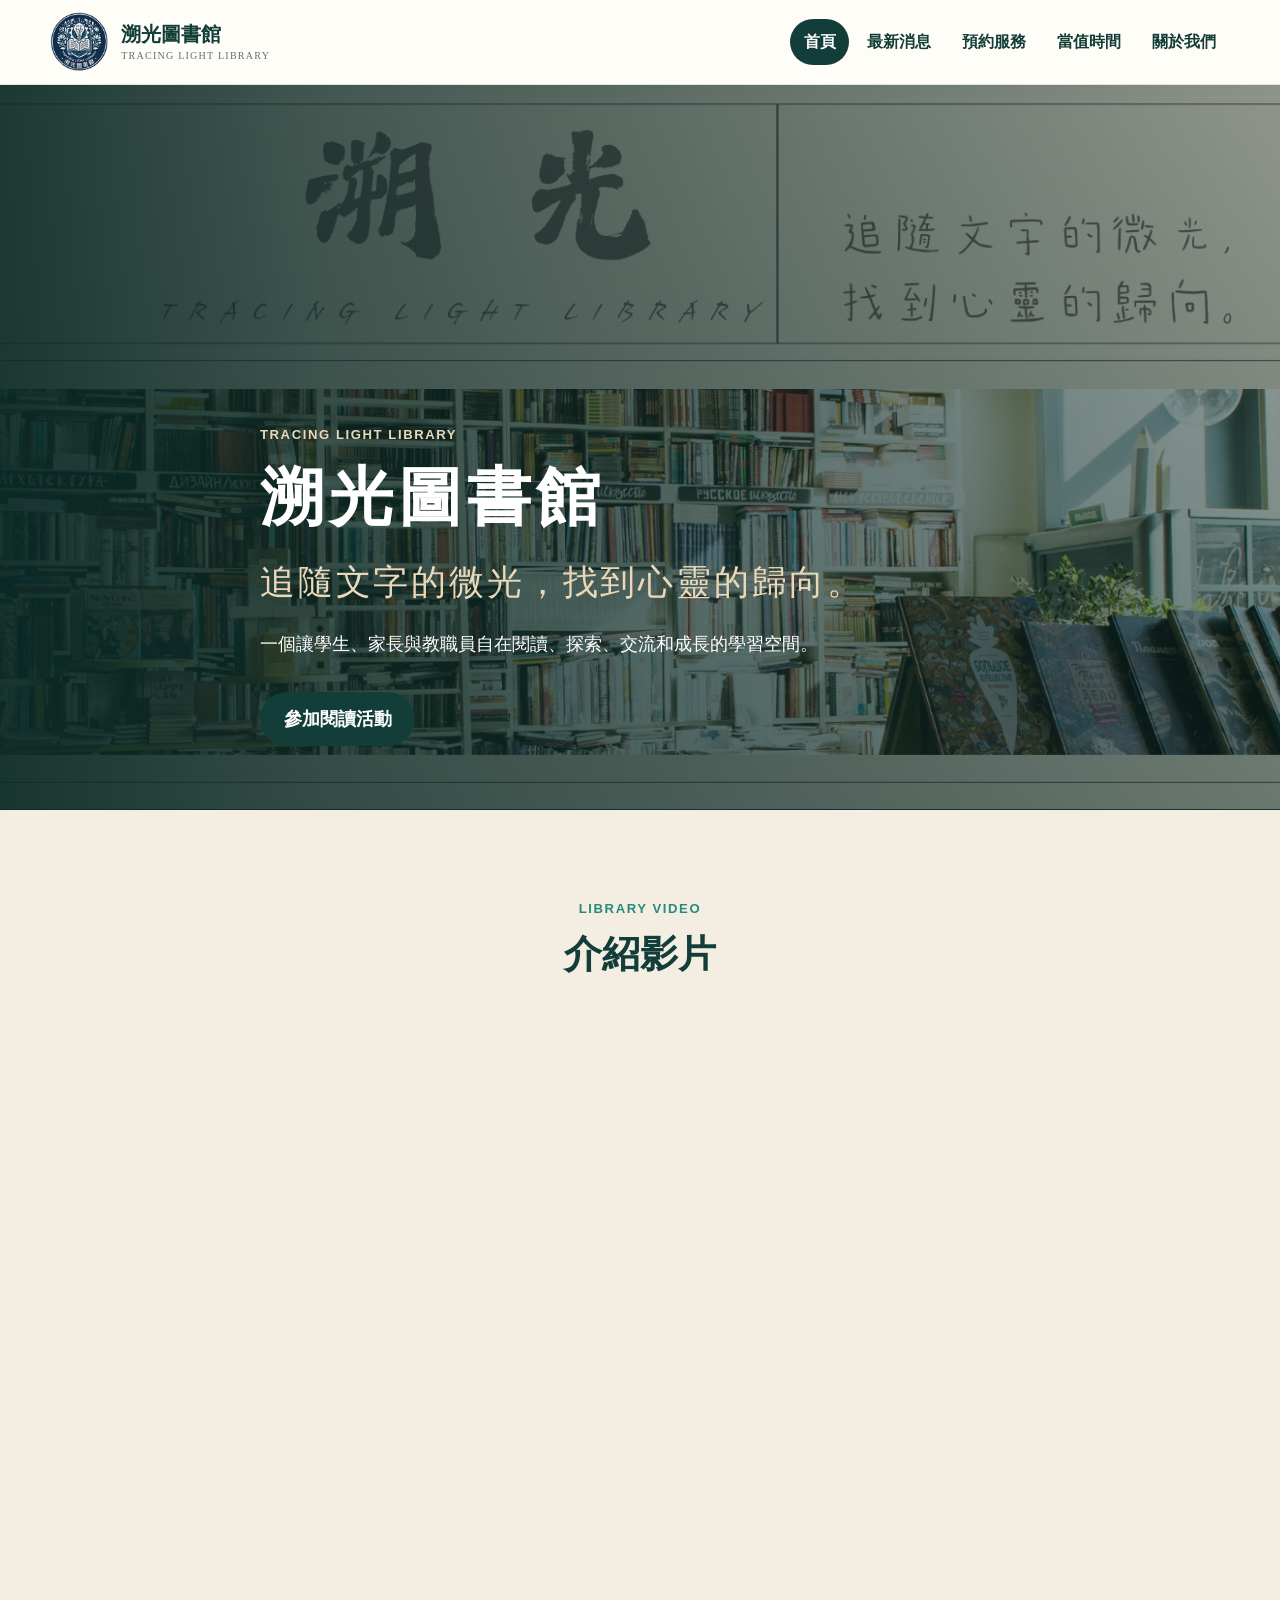
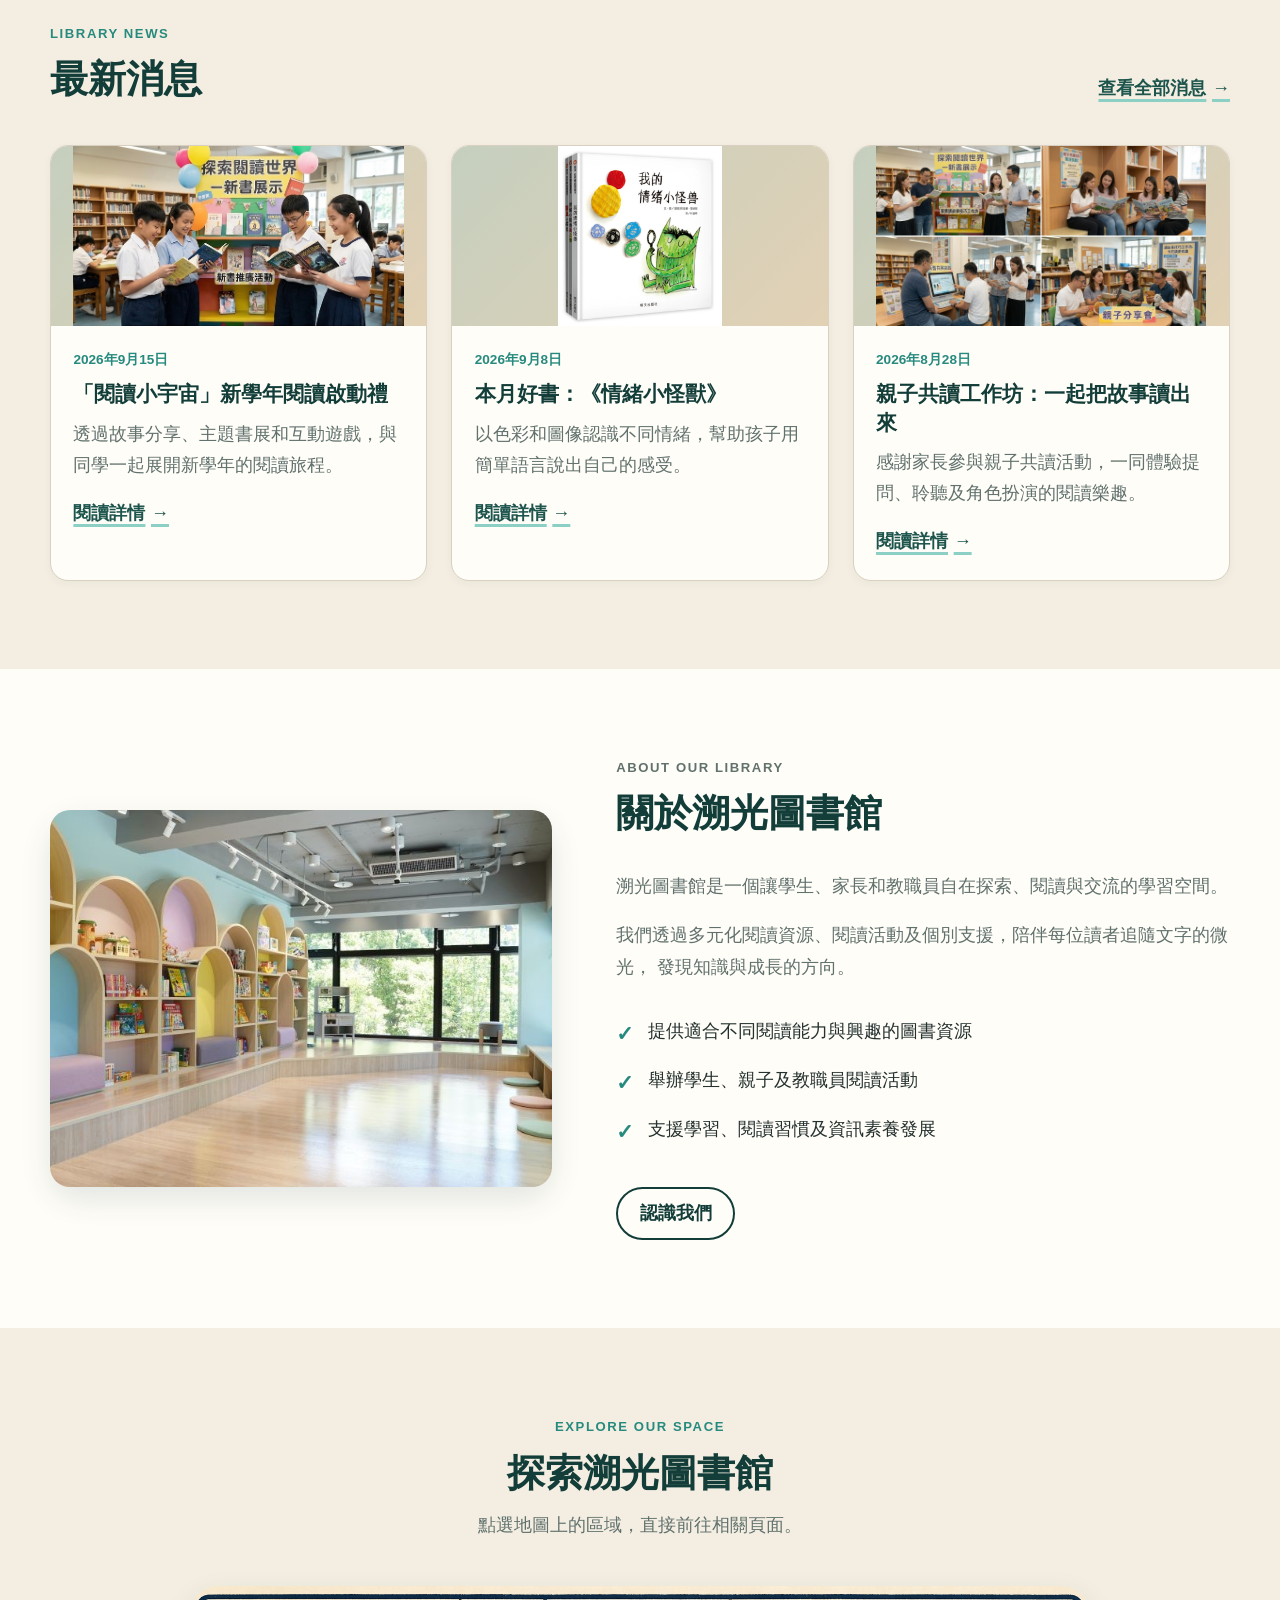
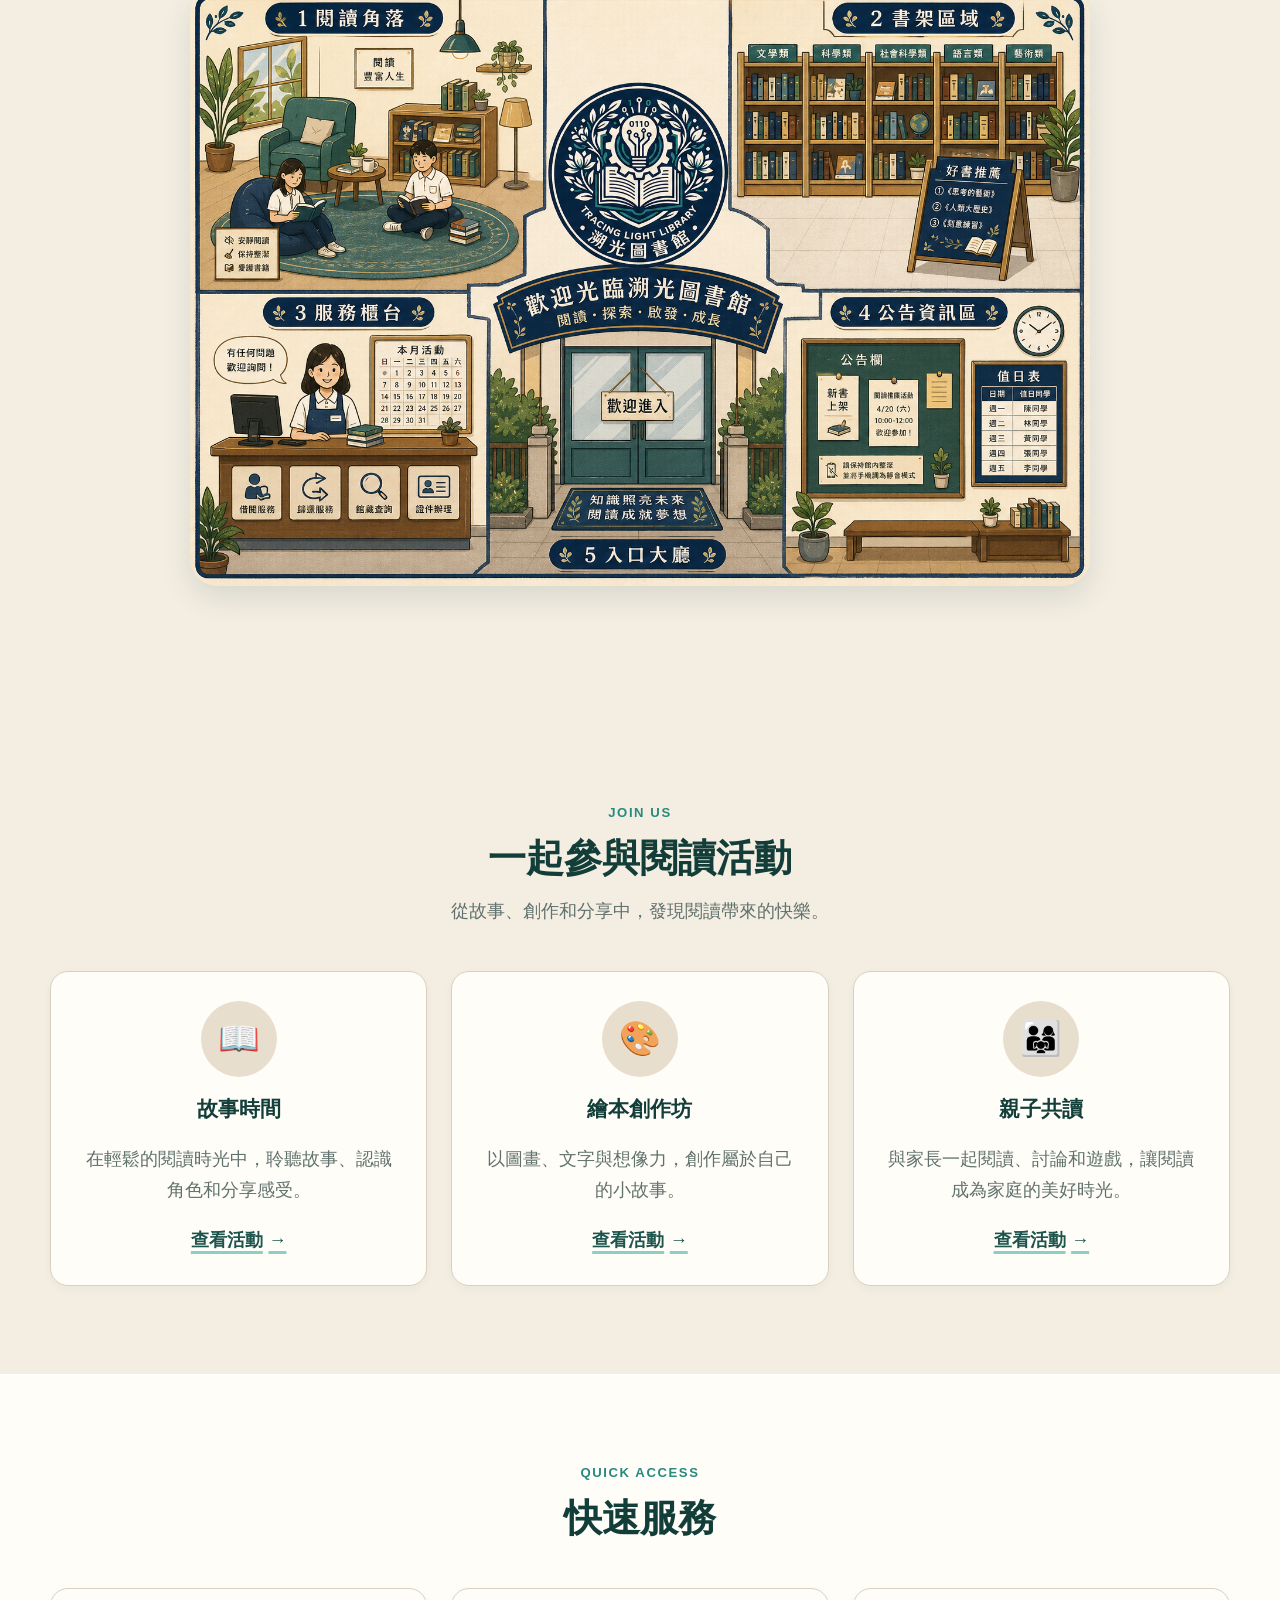
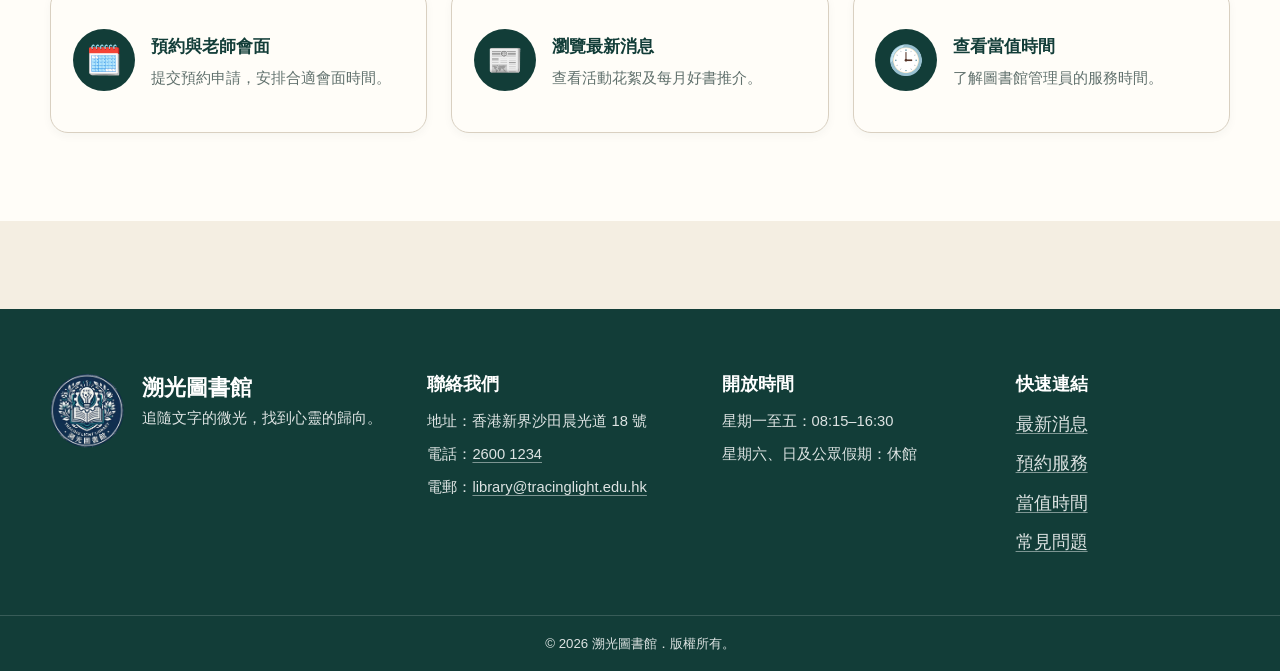
==== index.html @ bf9f5de0 "init" ====
<!DOCTYPE html>
<html lang="zh-Hant">
<head>
  <meta charset="UTF-8">
  <meta name="viewport" content="width=device-width, initial-scale=1.0">
  <meta
    name="description"
    content="溯光圖書館為學生、家長及教職員提供閱讀推廣、學習資源、預約服務及圖書館資訊。"
  >
  <title>溯光圖書館｜首頁</title>

  <link rel="stylesheet" href="css/style.css">
  <script src="js/main.js" defer></script>
</head>

<body>
  <a class="skip-link" href="#main-content">跳至主要內容</a>

  <div id="header-placeholder"></div>

  <main id="main-content">
    <section class="hero" aria-labelledby="hero-title">
      <div class="hero-image">
        <img
          src="images/banner.png"
          alt="陽光照進圖書館，書架上擺放各類圖書"
        >
      </div>

      <div class="container hero-content" style="margin-top: 275px;">
        <p class="eyebrow">Tracing Light Library</p>
        <h1 id="hero-title">溯光圖書館</h1>
        <p class="hero-slogan">追隨文字的微光，找到心靈的歸向。</p>
        <p class="hero-description">
          一個讓學生、家長與教職員自在閱讀、探索、交流和成長的學習空間。
        </p>

        <a class="button button-primary" href="#reading-activities">參加閱讀活動</a>
      </div>
    </section>
    <!-- a section for emb youtube video -->
    <section class="section video-section" aria-labelledby="video-section-title">
      <div class="container">
        <div class="section-heading centered-heading">
          <p class="eyebrow">Library Video</p>
          <h2 id="video-section-title">介紹影片</h2>
        </div>

        <div class="video-wrapper">
          <!-- auto play -->
          <iframe
            width="100%"
            height="500px"
            src="https://www.youtube.com/embed/A6urnRc3DFU?autoplay=1&mute=1"
            title="介紹影片"
            frameborder="0"
            allowfullscreen
          ></iframe>
        </div>
      </div>
    <section class="section news-preview" aria-labelledby="news-preview-title">
      <div class="container">
        <div class="section-heading">
          <div>
            <p class="eyebrow">Library News</p>
            <h2 id="news-preview-title">最新消息</h2>
          </div>

          <a class="text-link" href="news.html">查看全部消息</a>
        </div>

        <div class="card-grid three-columns">
          <article class="news-card">
            <div class="card-image-placeholder" aria-hidden="true">
              <img src="images/閱讀小宇宙-front.jpg" alt="故事時間活動現場" style="height: 180px;" />
            </div>
            <div class="card-content">
              <time datetime="2026-09-15">2026年9月15日</time>
              <h3>「閱讀小宇宙」新學年閱讀啟動禮</h3>
              <p>透過故事分享、主題書展和互動遊戲，與同學一起展開新學年的閱讀旅程。</p>
              <a class="text-link" href="news.html">閱讀詳情</a>
            </div>
          </article>

          <article class="news-card">
            <div class="card-image-placeholder" aria-hidden="true">
              <span>
                <img src="images/情緒小怪獸.png" alt="故事時間活動現場" style="height: 180px;" />
              </span>
            </div>
            <div class="card-content">
              <time datetime="2026-09-08">2026年9月8日</time>
              <h3>本月好書：《情緒小怪獸》</h3>
              <p>以色彩和圖像認識不同情緒，幫助孩子用簡單語言說出自己的感受。</p>
              <a class="text-link" href="news.html">閱讀詳情</a>
            </div>
          </article>

          <article class="news-card">
            <div class="card-image-placeholder" aria-hidden="true">
              <span>
                <img src="images/親子共讀工作坊-1.png" alt="故事時間活動現場" style="height: 180px;" />
              </span>
            </div>
            <div class="card-content">
              <time datetime="2026-08-28">2026年8月28日</time>
              <h3>親子共讀工作坊：一起把故事讀出來</h3>
              <p>感謝家長參與親子共讀活動，一同體驗提問、聆聽及角色扮演的閱讀樂趣。</p>
              <a class="text-link" href="news.html">閱讀詳情</a>
            </div>
          </article>
        </div>
      </div>
    </section>

    <section class="section library-intro" aria-labelledby="library-intro-title">
      <div class="container two-column-layout">
        <div class="intro-visual" aria-hidden="true">
          <!-- if the image is not quite the right size, the image will height: 100% and only show the center portion -->
          <img src="images/library-intro.jpeg" alt="溯光圖書館內部空間，學生在書架間閱讀" style="height: 100%; border-radius: 20px" />
        </div>

        <div class="intro-content">
          <p class="eyebrow">About Our Library</p>
          <h2 id="library-intro-title">關於溯光圖書館</h2>
          <p>
            溯光圖書館是一個讓學生、家長和教職員自在探索、閱讀與交流的學習空間。
          </p>
          <p>
            我們透過多元化閱讀資源、閱讀活動及個別支援，陪伴每位讀者追隨文字的微光，
            發現知識與成長的方向。
          </p>

          <ul class="feature-list">
            <li>提供適合不同閱讀能力與興趣的圖書資源</li>
            <li>舉辦學生、親子及教職員閱讀活動</li>
            <li>支援學習、閱讀習慣及資訊素養發展</li>
          </ul>

          <a class="button button-secondary" href="about-us.html">認識我們</a>
        </div>
      </div>
    </section>

    <section class="section library-map" aria-labelledby="library-map-title">
      <div class="container">
        <div class="section-heading centered-heading">
          <p class="eyebrow">Explore Our Space</p>
          <h2 id="library-map-title">探索溯光圖書館</h2>
          <p>點選地圖上的區域，直接前往相關頁面。</p>
        </div>

        <div class="map-visual">
          <img
            src="images/library-floorplan.png"
            alt="溯光圖書館空間導覽圖，包含閱讀角、書架區、服務櫃檯、資訊牌及入口"
            usemap="#library-floorplan-map"
          >

          <map name="library-floorplan-map">
            <area
              shape="rect"
              coords="0,0,350,310"
              href="index.html"
              alt="閱讀角：前往首頁了解閱讀活動"
              title="閱讀角：前往首頁了解閱讀活動"
            >
            <area
              shape="rect"
              coords="530,0,1160,310"
              href="news.html"
              alt="書架區：前往最新消息查看好書推介"
              title="書架區：前往最新消息查看好書推介"
            >
            <area
              shape="rect"
              coords="0,310,300,760"
              href="reserve.html"
              alt="服務櫃檯：前往預約服務頁面"
              title="服務櫃檯：前往預約服務頁面"
            >
            <area
              shape="rect"
              coords="590,310,1160,760"
              href="schedule.html"
              alt="資訊牌：前往當值時間頁面"
              title="資訊牌：前往當值時間頁面"
            >
            <area
              shape="rect"
              coords="0,0,1200,1200"
              href="about-us.html"
              alt="入口與歡迎牌：前往關於我們頁面"
              title="入口與歡迎牌：前往關於我們頁面"
            >
          </map>
        </div>
      </div>
    </section>

    <section id="reading-activities" class="section reading-activities" aria-labelledby="activities-title">
      <div class="container">
        <div class="section-heading centered-heading">
          <p class="eyebrow">Join Us</p>
          <h2 id="activities-title">一起參與閱讀活動</h2>
          <p>從故事、創作和分享中，發現閱讀帶來的快樂。</p>
        </div>

        <div class="card-grid three-columns">
          <article class="activity-card">
            <div class="activity-icon" aria-hidden="true">📖</div>
            <h3>故事時間</h3>
            <p>在輕鬆的閱讀時光中，聆聽故事、認識角色和分享感受。</p>
            <a class="text-link" href="news.html">查看活動</a>
          </article>

          <article class="activity-card">
            <div class="activity-icon" aria-hidden="true">🎨</div>
            <h3>繪本創作坊</h3>
            <p>以圖畫、文字與想像力，創作屬於自己的小故事。</p>
            <a class="text-link" href="news.html">查看活動</a>
          </article>

          <article class="activity-card">
            <div class="activity-icon" aria-hidden="true">👨‍👩‍👧</div>
            <h3>親子共讀</h3>
            <p>與家長一起閱讀、討論和遊戲，讓閱讀成為家庭的美好時光。</p>
            <a class="text-link" href="news.html">查看活動</a>
          </article>
        </div>
      </div>
    </section>

    <section class="section quick-actions" aria-labelledby="quick-actions-title">
      <div class="container">
        <div class="section-heading centered-heading">
          <p class="eyebrow">Quick Access</p>
          <h2 id="quick-actions-title">快速服務</h2>
        </div>

        <div class="card-grid three-columns">
          <a class="action-card" href="reserve.html">
            <span class="action-icon" aria-hidden="true">🗓️</span>
            <span class="action-content">
              <strong>預約與老師會面</strong>
              <small>提交預約申請，安排合適會面時間。</small>
            </span>
          </a>

          <a class="action-card" href="news.html">
            <span class="action-icon" aria-hidden="true">📰</span>
            <span class="action-content">
              <strong>瀏覽最新消息</strong>
              <small>查看活動花絮及每月好書推介。</small>
            </span>
          </a>

          <a class="action-card" href="schedule.html">
            <span class="action-icon" aria-hidden="true">🕒</span>
            <span class="action-content">
              <strong>查看當值時間</strong>
              <small>了解圖書館管理員的服務時間。</small>
            </span>
          </a>
        </div>
      </div>
    </section>
  </main>

  <div id="footer-placeholder"></div>
</body>
</html>
---- css/style.css ----
/* =========================
   溯光圖書館｜全域設定
   ========================= */

:root {
  --color-forest-900: #123d38;
  --color-forest-800: #1d554d;
  --color-forest-700: #2c6a60;
  --color-teal-600: #278a7e;
  --color-teal-300: #8ccfc5;
  --color-cream-50: #fbf8f1;
  --color-cream-100: #f4eee2;
  --color-cream-200: #e8decd;
  --color-paper: #fffdf8;
  --color-navy: #102e4d;
  --color-ink: #24312f;
  --color-muted: #61716d;
  --color-white: #ffffff;
  --color-gold: #c99d54;
  --color-gold-light: #ead8b8;
  --color-success-bg: #e3f3ea;
  --color-success-text: #185a38;
  --color-border: #d9d0c1;
  --color-shadow: rgba(18, 61, 56, 0.12);

  --font-family:
    "Noto Sans TC", "PingFang TC", "Microsoft JhengHei",
    "Heiti TC", sans-serif;

  --radius-small: 10px;
  --radius-medium: 18px;
  --radius-large: 28px;

  --shadow-small: 0 4px 14px var(--color-shadow);
  --shadow-medium: 0 12px 30px var(--color-shadow);

  --transition: 180ms ease;
  --container-width: 1180px;
}

/* =========================
   基本重設
   ========================= */

* {
  box-sizing: border-box;
}

html {
  scroll-behavior: smooth;
}

body {
  min-width: 320px;
  margin: 0;
  overflow-x: hidden;
  background-color: var(--color-cream-50);
  color: var(--color-ink);
  font-family: var(--font-family);
  font-size: 18px;
  line-height: 1.75;
}

img {
  display: block;
  max-width: 100%;
}

a {
  color: inherit;
  text-decoration: none;
}

button,
input,
select,
textarea {
  font: inherit;
}

button {
  cursor: pointer;
}

ul {
  padding-left: 1.35rem;
}

h1,
h2,
h3,
p {
  margin-top: 0;
}

h1,
h2,
h3 {
  color: var(--color-forest-900);
  font-weight: 700;
  line-height: 1.35;
}

h1 {
  font-size: clamp(2.3rem, 5vw, 4.4rem);
}

h2 {
  font-size: clamp(1.7rem, 3vw, 2.5rem);
}

h3 {
  font-size: 1.3rem;
}

::selection {
  background: var(--color-teal-300);
  color: var(--color-forest-900);
}

/* =========================
   通用版面
   ========================= */

.container {
  width: min(calc(100% - 2.5rem), var(--container-width));
  margin-inline: auto;
}

.narrow-container {
  width: min(calc(100% - 2.5rem), 850px);
  margin-inline: auto;
}

.section {
  padding: 5.5rem 0;
}

.section:nth-of-type(even) {
  background-color: var(--color-cream-100);
}

.two-column-layout {
  display: grid;
  grid-template-columns: minmax(0, 0.9fr) minmax(0, 1.1fr);
  gap: clamp(2rem, 5vw, 5rem);
  align-items: center;
}

.card-grid {
  display: grid;
  gap: 1.5rem;
}

.three-columns {
  grid-template-columns: repeat(3, minmax(0, 1fr));
}

.section-heading {
  display: flex;
  align-items: end;
  justify-content: space-between;
  gap: 1.5rem;
  margin-bottom: 2.5rem;
}

.section-heading h2 {
  margin-bottom: 0;
}

.centered-heading {
  display: block;
  max-width: 740px;
  margin: 0 auto 2.75rem;
  text-align: center;
}

.centered-heading h2 {
  margin-bottom: 0.75rem;
}

.centered-heading p:last-child {
  margin-bottom: 0;
  color: var(--color-muted);
}

.eyebrow {
  margin-bottom: 0.45rem;
  color: var(--color-teal-600);
  font-size: 0.82rem;
  font-weight: 800;
  letter-spacing: 0.12em;
  text-transform: uppercase;
}

/* =========================
   無障礙輔助
   ========================= */

.skip-link {
  position: fixed;
  z-index: 9999;
  top: 0.75rem;
  left: 0.75rem;
  padding: 0.7rem 1rem;
  transform: translateY(-180%);
  border-radius: var(--radius-small);
  background-color: var(--color-navy);
  color: var(--color-white);
  font-weight: 700;
  transition: transform var(--transition);
}

.skip-link:focus {
  transform: translateY(0);
}

a:focus-visible,
button:focus-visible,
input:focus-visible,
select:focus-visible,
textarea:focus-visible,
details:focus-visible {
  outline: 4px solid var(--color-gold);
  outline-offset: 4px;
}

/* =========================
   按鈕與文字連結
   ========================= */

.button {
  display: inline-flex;
  min-height: 52px;
  align-items: center;
  justify-content: center;
  padding: 0.8rem 1.35rem;
  border: 2px solid transparent;
  border-radius: 999px;
  font-weight: 800;
  line-height: 1.35;
  text-align: center;
  transition:
    transform var(--transition),
    background-color var(--transition),
    border-color var(--transition),
    box-shadow var(--transition);
}

.button:hover {
  transform: translateY(-3px);
  box-shadow: var(--shadow-small);
}

.button-primary {
  background-color: var(--color-forest-900);
  color: var(--color-white);
}

.button-primary:hover {
  background-color: var(--color-forest-700);
}

.button-secondary {
  border-color: var(--color-forest-900);
  background-color: transparent;
  color: var(--color-forest-900);
}

.button-secondary:hover {
  background-color: var(--color-forest-900);
  color: var(--color-white);
}

.text-link {
  display: inline-flex;
  align-items: center;
  gap: 0.35rem;
  color: var(--color-forest-800);
  font-weight: 800;
  text-decoration: underline;
  text-decoration-color: var(--color-teal-300);
  text-decoration-thickness: 3px;
  text-underline-offset: 5px;
  transition: color var(--transition);
}

.text-link::after {
  content: "→";
  transition: transform var(--transition);
}

.text-link:hover {
  color: var(--color-teal-600);
}

.text-link:hover::after {
  transform: translateX(4px);
}

.gallery-modal {
  position: fixed;
  inset: 0;
  display: none;
  z-index: 1200;
}

.gallery-modal.is-open {
  display: block;
}

.gallery-backdrop {
  position: absolute;
  inset: 0;
  background: rgba(18, 61, 56, 0.72);
}

.gallery-frame {
  position: relative;
  width: min(90vw, 850px);
  max-height: 90vh;
  margin: auto;
  padding: 1.5rem;
  border-radius: var(--radius-large);
  background-color: var(--color-paper);
  box-shadow: var(--shadow-medium);
  overflow: hidden;
  z-index: 1;
}

.gallery-close {
  position: absolute;
  top: 1rem;
  right: 1rem;
  width: 2.75rem;
  height: 2.75rem;
  border: 0;
  border-radius: 999px;
  background-color: rgba(255, 255, 255, 0.95);
  color: var(--color-forest-900);
  font-size: 1.4rem;
  font-weight: 700;
}

.gallery-content {
  position: relative;
  display: grid;
  gap: 1rem;
  align-items: center;
}

.gallery-slide {
  display: grid;
  place-items: center;
  min-height: 320px;
  overflow: hidden;
  border-radius: var(--radius-medium);
  background-color: var(--color-cream-50);
}

.gallery-image {
  width: 100%;
  height: auto;
  max-height: 65vh;
  object-fit: contain;
}

.gallery-info {
  display: grid;
  gap: 0.35rem;
  color: var(--color-forest-900);
}

.gallery-counter {
  font-size: 0.95rem;
  font-weight: 700;
  letter-spacing: 0.04em;
}

.gallery-caption {
  color: var(--color-muted);
}

.gallery-actions {
  display: flex;
  justify-content: space-between;
  gap: 1rem;
}

.gallery-actions button {
  flex: 1 1 0;
  border: 1px solid var(--color-border);
  border-radius: var(--radius-small);
  background-color: var(--color-white);
  color: var(--color-forest-900);
  padding: 0.95rem 1rem;
  font-weight: 800;
}

.gallery-actions button:hover {
  background-color: var(--color-cream-100);
}

/* =========================
   Header
   ========================= */

.site-header {
  position: sticky;
  z-index: 1000;
  top: 0;
  border-bottom: 1px solid rgba(18, 61, 56, 0.12);
  background: rgba(255, 253, 248, 0.96);
  box-shadow: 0 2px 12px rgba(18, 61, 56, 0.05);
  backdrop-filter: blur(10px);
}

.header-container {
  display: flex;
  min-height: 84px;
  align-items: center;
  justify-content: space-between;
  gap: 1.5rem;
}

.brand {
  display: inline-flex;
  min-width: max-content;
  align-items: center;
  gap: 0.7rem;
}

.brand-logo {
  width: 60px;
  height: 60px;
  border-radius: 50%;
  object-fit: cover;
}

.brand-text {
  display: grid;
  line-height: 1.2;
}

.brand-text strong {
  color: var(--color-forest-900);
  font-size: 1.25rem;
}

.brand-text small {
  margin-top: 0.2rem;
  color: var(--color-muted);
  font-family: Georgia, serif;
  font-size: 0.63rem;
  letter-spacing: 0.12em;
  text-transform: uppercase;
}

.main-navigation ul {
  display: flex;
  align-items: center;
  gap: 0.25rem;
  margin: 0;
  padding: 0;
  list-style: none;
}

.main-navigation a {
  display: inline-flex;
  min-height: 46px;
  align-items: center;
  padding: 0.55rem 0.85rem;
  border-radius: 999px;
  color: var(--color-forest-900);
  font-size: 0.98rem;
  font-weight: 800;
  transition:
    background-color var(--transition),
    color var(--transition);
}

.main-navigation a:hover,
.main-navigation a[aria-current="page"] {
  background-color: var(--color-forest-900);
  color: var(--color-white);
}

.menu-toggle {
  display: none;
  width: 48px;
  height: 48px;
  padding: 0;
  border: 1px solid var(--color-border);
  border-radius: var(--radius-small);
  background-color: var(--color-paper);
}

.menu-toggle span {
  display: block;
  width: 22px;
  height: 2px;
  margin: 4px auto;
  background-color: var(--color-forest-900);
}

/* =========================
   首頁主視覺
   ========================= */

.hero {
  position: relative;
  display: grid;
  min-height: min(720px, calc(100vh - 84px));
  align-items: center;
  overflow: hidden;
  background-color: var(--color-forest-900);
  color: var(--color-white);
}

.hero-image {
  position: absolute;
  inset: 0;
}

.hero-image::after {
  position: absolute;
  inset: 0;
  content: "";
  background:
    linear-gradient(90deg, rgba(10, 42, 38, 0.9) 0%, rgba(10, 42, 38, 0.7) 25%, rgba(10, 42, 38, 0.3) 100%),
    linear-gradient(0deg, rgba(10, 42, 38, 0.35), rgba(10, 42, 38, 0.1));
}

.hero-image img {
  width: 100%;
  height: 100%;
  object-fit: cover;
}

.hero-content {
  position: relative;
  z-index: 1;
  max-width: 760px;
  padding-top: 4rem;
  padding-bottom: 4rem;
}

.hero .eyebrow {
  color: var(--color-gold-light);
}

.hero h1 {
  margin-bottom: 0.7rem;
  color: var(--color-white);
  letter-spacing: 0.08em;
}

.hero-slogan {
  max-width: 620px;
  margin-bottom: 1rem;
  color: var(--color-gold-light);
  font-family: "KaiTi TC", "STKaiti", serif;
  font-size: clamp(1.45rem, 3vw, 2.2rem);
  letter-spacing: 0.08em;
}

.hero-description {
  max-width: 620px;
  margin-bottom: 2rem;
  font-size: 1.1rem;
}

/* =========================
   卡片通用
   ========================= */

.news-card,
.book-card,
.activity-card,
.service-card,
.action-card {
  border: 1px solid var(--color-border);
  border-radius: var(--radius-medium);
  background-color: var(--color-paper);
  box-shadow: 0 3px 10px rgba(18, 61, 56, 0.04);
  overflow: hidden;
}

.news-card,
.book-card,
.activity-card,
.service-card {
  height: 100%;
  transition:
    transform var(--transition),
    box-shadow var(--transition);
}

.news-card:hover,
.book-card:hover,
.activity-card:hover,
.service-card:hover {
  transform: translateY(-6px);
  box-shadow: var(--shadow-medium);
}

.card-content {
  padding: 1.4rem;
}

.card-content h3 {
  margin-bottom: 0.65rem;
}

.card-content p {
  margin-bottom: 1rem;
  color: var(--color-muted);
}

.card-content time {
  display: block;
  margin-bottom: 0.55rem;
  color: var(--color-teal-600);
  font-size: 0.85rem;
  font-weight: 800;
}

.card-image-placeholder,
.news-image-placeholder,
.book-cover-placeholder,
.map-placeholder {
  display: grid;
  min-height: 190px;
  place-items: center;
  background:
    linear-gradient(135deg, rgba(39, 138, 126, 0.18), rgba(201, 157, 84, 0.2)),
    var(--color-cream-200);
  color: var(--color-forest-800);
  font-weight: 800;
}

.card-image-placeholder {
  min-height: 180px;
}

/* =========================
   首頁內容
   ========================= */

.library-intro {
  background-color: var(--color-paper) !important;
}

.intro-visual {
  display: grid;
  min-height: 340px;
  place-items: center;
  border-radius: var(--radius-large);
  background:
    radial-gradient(circle at 30% 30%, var(--color-gold-light), transparent 30%),
    linear-gradient(145deg, var(--color-forest-900), var(--color-teal-600));
  box-shadow: var(--shadow-medium);
}

.icon-circle {
  display: grid;
  width: 190px;
  height: 190px;
  place-items: center;
  border: 10px solid rgba(255, 255, 255, 0.24);
  border-radius: 50%;
  background-color: rgba(255, 253, 248, 0.95);
  font-size: 5rem;
  box-shadow: 0 0 0 20px rgba(255, 255, 255, 0.08);
}

.intro-content p {
  color: var(--color-muted);
}

.feature-list {
  margin: 1.5rem 0 2rem;
  padding: 0;
  list-style: none;
}

.feature-list li {
  position: relative;
  padding: 0.55rem 0 0.55rem 2rem;
}

.feature-list li::before {
  position: absolute;
  left: 0;
  content: "✓";
  color: var(--color-teal-600);
  font-size: 1.3rem;
  font-weight: 900;
}

.reading-activities {
  background-color: var(--color-cream-100) !important;
}

.activity-card,
.service-card {
  padding: 1.8rem;
  text-align: center;
}

.activity-card-image {
  overflow: hidden;
  border-radius: var(--radius-small);
  margin-bottom: 1rem;
}

.activity-card-image img {
  width: 100%;
  height: auto;
  display: block;
  aspect-ratio: 16 / 10;
  object-fit: cover;
}

.activity-card p,
.service-card p {
  color: var(--color-muted);
}

.activity-icon,
.service-icon {
  display: grid;
  width: 76px;
  height: 76px;
  place-items: center;
  margin: 0 auto 1.1rem;
  border-radius: 50%;
  background-color: var(--color-cream-200);
  font-size: 2.1rem;
}

.quick-actions {
  background-color: var(--color-paper) !important;
}

.action-card {
  display: flex;
  min-height: 145px;
  align-items: center;
  gap: 1rem;
  padding: 1.35rem;
  transition:
    transform var(--transition),
    box-shadow var(--transition),
    border-color var(--transition);
}

.action-card:hover {
  transform: translateY(-5px);
  border-color: var(--color-teal-600);
  box-shadow: var(--shadow-medium);
}

.action-icon {
  display: grid;
  width: 62px;
  height: 62px;
  flex: 0 0 62px;
  place-items: center;
  border-radius: 50%;
  background-color: var(--color-forest-900);
  font-size: 1.8rem;
}

.action-content {
  display: grid;
  gap: 0.25rem;
}

.action-content strong {
  color: var(--color-forest-900);
  font-size: 1.05rem;
}

.action-content small {
  color: var(--color-muted);
  line-height: 1.55;
}

.library-map {
  background-color: var(--color-cream-100) !important;
}

.map-visual {
  position: relative;
  max-width: 900px;
  margin: 0 auto 2.5rem;
  border-radius: var(--radius-large);
  overflow: hidden;
  box-shadow: var(--shadow-medium);
}

.map-visual img {
  width: 100%;
  height: auto;
}

area {
  cursor: pointer;
}

.map-fallback-links {
  display: flex;
  flex-wrap: wrap;
  justify-content: center;
  gap: 1rem 1.75rem;
}

@media (max-width: 720px) {
  .map-fallback-links {
    flex-direction: column;
    align-items: center;
  }
}
/* =========================
   內頁主視覺
   ========================= */

.page-banner {
  padding: 5.5rem 0 4.5rem;
  background:
    radial-gradient(circle at 12% 25%, rgba(140, 207, 197, 0.32), transparent 25%),
    radial-gradient(circle at 88% 75%, rgba(201, 157, 84, 0.25), transparent 24%),
    var(--color-cream-100);
  text-align: center;
}

.page-banner .container {
  max-width: 850px;
}

.page-banner h1 {
  margin-bottom: 0.8rem;
}

.page-banner p:last-child {
  margin-bottom: 0;
  color: var(--color-muted);
  font-size: 1.1rem;
}

/* =========================
   最新消息頁
   ========================= */

.news-tabs-section {
  background-color: var(--color-paper) !important;
}

.tab-list {
  display: flex;
  justify-content: center;
  gap: 0.8rem;
  margin-bottom: 3rem;
}

.tab-button {
  min-height: 52px;
  padding: 0.75rem 1.3rem;
  border: 2px solid var(--color-forest-900);
  border-radius: 999px;
  background-color: transparent;
  color: var(--color-forest-900);
  font-weight: 800;
  transition:
    background-color var(--transition),
    color var(--transition);
}

.tab-button:hover,
.tab-button.is-active {
  background-color: var(--color-forest-900);
  color: var(--color-white);
}

.tab-panel {
  display: none;
}

.tab-panel.is-active {
  display: block;
}

.news-list {
  display: grid;
  gap: 1.5rem;
}

.news-item {
  display: grid;
  grid-template-columns: 260px minmax(0, 1fr);
  overflow: hidden;
  border: 1px solid var(--color-border);
  border-radius: var(--radius-medium);
  background-color: var(--color-paper);
  box-shadow: 0 3px 10px rgba(18, 61, 56, 0.04);
}

.news-image-placeholder {
  min-height: 100%;
}

.news-item-content {
  padding: 1.6rem;
}

.news-item-content time {
  display: block;
  margin-bottom: 0.5rem;
  color: var(--color-teal-600);
  font-size: 0.87rem;
  font-weight: 800;
}

.news-item-content h3 {
  margin-bottom: 0.7rem;
}

.news-item-content p {
  color: var(--color-muted);
}

.book-cover-placeholder {
  min-height: 245px;
}

.book-category {
  display: inline-block;
  margin-bottom: 0.75rem;
  padding: 0.25rem 0.7rem;
  border-radius: 999px;
  background-color: var(--color-cream-200);
  color: var(--color-forest-800);
  font-size: 0.8rem;
  font-weight: 800;
}

.book-meta {
  margin-bottom: 0 !important;
  color: var(--color-teal-600) !important;
  font-size: 0.9rem;
  font-weight: 700;
}

/* =========================
   預約頁
   ========================= */

.reservation-section {
  background-color: var(--color-paper) !important;
}

.reservation-info {
  padding: 2rem;
  border-radius: var(--radius-medium);
  background-color: var(--color-cream-100);
}

.reservation-info h2 {
  margin-bottom: 1rem;
}

.contact-box {
  margin-top: 2rem;
  padding: 1.25rem;
  border-left: 5px solid var(--color-teal-600);
  border-radius: 0 var(--radius-small) var(--radius-small) 0;
  background-color: var(--color-paper);
}

.contact-box h3 {
  margin-bottom: 0.6rem;
}

.contact-box p {
  margin-bottom: 0.3rem;
}

.contact-box a,
.contact-details a {
  color: var(--color-forest-800);
  font-weight: 800;
  text-decoration: underline;
  text-underline-offset: 3px;
}

.reservation-form-wrapper {
  padding: clamp(1.25rem, 3vw, 2.3rem);
  border: 1px solid var(--color-border);
  border-radius: var(--radius-medium);
  background-color: var(--color-paper);
  box-shadow: var(--shadow-small);
}

.reservation-form fieldset {
  margin: 0;
  padding: 0;
  border: 0;
}

.reservation-form legend {
  margin-bottom: 1.5rem;
  color: var(--color-forest-900);
  font-size: 1.5rem;
  font-weight: 800;
}

.form-row {
  display: grid;
  grid-template-columns: repeat(2, minmax(0, 1fr));
  gap: 1rem;
}

.form-group {
  margin-bottom: 1.2rem;
}

.form-group label {
  display: block;
  margin-bottom: 0.4rem;
  color: var(--color-forest-900);
  font-size: 0.97rem;
  font-weight: 800;
}

.optional {
  color: var(--color-muted);
  font-weight: 400;
}

.form-group input,
.form-group select,
.form-group textarea {
  width: 100%;
  border: 2px solid var(--color-border);
  border-radius: var(--radius-small);
  background-color: var(--color-white);
  color: var(--color-ink);
  transition:
    border-color var(--transition),
    box-shadow var(--transition);
}

.form-group input,
.form-group select {
  min-height: 52px;
  padding: 0.65rem 0.8rem;
}

.form-group textarea {
  min-height: 135px;
  padding: 0.75rem 0.8rem;
  resize: vertical;
}

.form-group input:hover,
.form-group select:hover,
.form-group textarea:hover {
  border-color: var(--color-teal-600);
}

.form-group input:focus,
.form-group select:focus,
.form-group textarea:focus {
  border-color: var(--color-forest-800);
  outline: none;
  box-shadow: 0 0 0 4px rgba(39, 138, 126, 0.18);
}

.required-note {
  color: var(--color-muted);
  font-size: 0.88rem;
}

.form-success-message {
  padding: 2rem;
  border: 2px solid #8bcba3;
  border-radius: var(--radius-medium);
  background-color: var(--color-success-bg);
  color: var(--color-success-text);
}

.form-success-message h2 {
  color: var(--color-success-text);
}

/* =========================
   當值時間頁
   ========================= */

.schedule-section {
  background-color: var(--color-paper) !important;
}

.schedule-intro {
  max-width: 780px;
  margin: 0 auto 2rem;
  color: var(--color-muted);
  text-align: center;
}

.table-wrapper {
  overflow-x: auto;
  border: 1px solid var(--color-border);
  border-radius: var(--radius-medium);
  box-shadow: var(--shadow-small);
}

.schedule-table {
  width: 100%;
  min-width: 780px;
  border-collapse: collapse;
  background-color: var(--color-paper);
  text-align: left;
}

.schedule-table caption {
  padding: 1.25rem;
  background-color: var(--color-forest-900);
  color: var(--color-white);
  font-size: 1.15rem;
  font-weight: 800;
  text-align: left;
}

.schedule-table th,
.schedule-table td {
  padding: 1rem;
  border-bottom: 1px solid var(--color-border);
}

.schedule-table thead th {
  background-color: var(--color-cream-200);
  color: var(--color-forest-900);
}

.schedule-table tbody th {
  color: var(--color-forest-900);
  font-weight: 800;
}

.schedule-table tbody tr:last-child th,
.schedule-table tbody tr:last-child td {
  border-bottom: 0;
}

.schedule-table tbody tr:hover {
  background-color: rgba(140, 207, 197, 0.13);
}

.schedule-actions {
  display: flex;
  justify-content: center;
  gap: 1rem;
  margin-top: 2.25rem;
}

/* =========================
   關於我們頁
   ========================= */

.services-section {
  background-color: var(--color-paper) !important;
}

.contact-section {
  background-color: var(--color-cream-100) !important;
}

.contact-content p {
  color: var(--color-muted);
}

.contact-details {
  margin: 1.5rem 0 2rem;
  font-style: normal;
}

.contact-details p {
  margin-bottom: 0.65rem;
  color: var(--color-ink);
}

.faq-section {
  background-color: var(--color-paper) !important;
}

.faq-list {
  display: grid;
  gap: 0.9rem;
}

.faq-item {
  border: 1px solid var(--color-border);
  border-radius: var(--radius-small);
  background-color: var(--color-paper);
  overflow: hidden;
}

.faq-item summary {
  position: relative;
  padding: 1.1rem 3.5rem 1.1rem 1.2rem;
  color: var(--color-forest-900);
  cursor: pointer;
  font-weight: 800;
  list-style: none;
}

.faq-item summary::-webkit-details-marker {
  display: none;
}

.faq-item summary::after {
  position: absolute;
  top: 50%;
  right: 1.2rem;
  content: "+";
  color: var(--color-teal-600);
  font-size: 1.5rem;
  line-height: 1;
  transform: translateY(-50%);
}

.faq-item[open] summary {
  border-bottom: 1px solid var(--color-border);
  background-color: var(--color-cream-100);
}

.faq-item[open] summary::after {
  content: "−";
}

.faq-item p {
  margin: 0;
  padding: 1.1rem 1.2rem;
  color: var(--color-muted);
}

/* =========================
   Footer
   ========================= */

.site-footer {
  background-color: var(--color-forest-900);
  color: rgba(255, 255, 255, 0.86);
}

.footer-grid {
  display: grid;
  grid-template-columns: 1.45fr 1.1fr 1.1fr 0.9fr;
  gap: 2rem;
  padding: 4rem 0 3rem;
}

.footer-brand {
  display: flex;
  align-items: flex-start;
  gap: 1rem;
}

.footer-logo {
  width: 76px;
  height: 76px;
  border-radius: 50%;
  object-fit: cover;
}

.site-footer h2 {
  margin-bottom: 0.75rem;
  color: var(--color-white);
  font-size: 1.1rem;
}

.footer-brand h2 {
  margin-bottom: 0.25rem;
  font-size: 1.35rem;
}

.site-footer p {
  margin-bottom: 0.45rem;
  font-size: 0.92rem;
}

.site-footer address {
  font-style: normal;
}

.site-footer a {
  text-decoration: underline;
  text-decoration-color: rgba(255, 255, 255, 0.45);
  text-underline-offset: 3px;
}

.site-footer a:hover {
  color: var(--color-gold-light);
}

.footer-links ul {
  margin: 0;
  padding: 0;
  list-style: none;
}

.footer-links li {
  margin-bottom: 0.5rem;
}

.footer-bottom {
  border-top: 1px solid rgba(255, 255, 255, 0.16);
}

.footer-bottom .container {
  padding: 1rem 0;
  text-align: center;
}

.footer-bottom p {
  margin: 0;
  font-size: 0.83rem;
}

/* =========================
   響應式版面：平板
   ========================= */

@media (max-width: 920px) {
  .three-columns {
    grid-template-columns: repeat(2, minmax(0, 1fr));
  }

  .footer-grid {
    grid-template-columns: repeat(2, minmax(0, 1fr));
  }

  .news-item {
    grid-template-columns: 200px minmax(0, 1fr);
  }

  .main-navigation a {
    padding-inline: 0.6rem;
    font-size: 0.9rem;
  }
}

/* =========================
   響應式版面：手機
   ========================= */

@media (max-width: 720px) {
  body {
    font-size: 17px;
  }

  .container,
  .narrow-container {
    width: min(calc(100% - 1.5rem), var(--container-width));
  }

  .section {
    padding: 4rem 0;
  }

  .header-container {
    min-height: 74px;
  }

  .brand-logo {
    width: 52px;
    height: 52px;
  }

  .brand-text strong {
    font-size: 1.1rem;
  }

  .menu-toggle {
    display: block;
  }

  .main-navigation {
    position: absolute;
    top: calc(100% + 1px);
    right: 0;
    left: 0;
    display: none;
    padding: 0.75rem;
    border-bottom: 1px solid var(--color-border);
    background-color: var(--color-paper);
    box-shadow: var(--shadow-small);
  }

  .main-navigation.is-open {
    display: block;
  }

  .main-navigation ul {
    display: grid;
    gap: 0.3rem;
  }

  .main-navigation a {
    width: 100%;
    justify-content: center;
    font-size: 1rem;
  }

  .hero {
    min-height: 580px;
  }

  .hero-image::after {
    background:
      linear-gradient(90deg, rgba(10, 42, 38, 0.85), rgba(10, 42, 38, 0.7)),
      linear-gradient(0deg, rgba(10, 42, 38, 0.3), rgba(10, 42, 38, 0.2));
  }

  .hero-content {
    padding-top: 3rem;
    padding-bottom: 3rem;
  }

  .section-heading {
    display: block;
    margin-bottom: 2rem;
  }

  .section-heading .text-link {
    margin-top: 1rem;
  }

  .two-column-layout,
  .three-columns,
  .form-row {
    grid-template-columns: 1fr;
  }

  .intro-visual {
    min-height: 240px;
  }

  .icon-circle {
    width: 140px;
    height: 140px;
    font-size: 3.8rem;
  }

  .action-card {
    min-height: 115px;
  }

  .tab-list {
    gap: 0.5rem;
  }

  .tab-button {
    flex: 1;
    padding-inline: 0.8rem;
  }

  .news-item {
    grid-template-columns: 1fr;
  }

  .news-image-placeholder {
    min-height: 180px;
  }

  .schedule-actions {
    flex-direction: column;
    align-items: stretch;
  }

  .footer-grid {
    grid-template-columns: 1fr;
    gap: 1.5rem;
    padding: 3rem 0 2rem;
  }

  .footer-brand {
    align-items: center;
  }
}

/* =========================
   減少動態效果設定
   ========================= */

@media (prefers-reduced-motion: reduce) {
  *,
  *::before,
  *::after {
    scroll-behavior: auto !important;
    transition-duration: 0.01ms !important;
    animation-duration: 0.01ms !important;
    animation-iteration-count: 1 !important;
  }
}
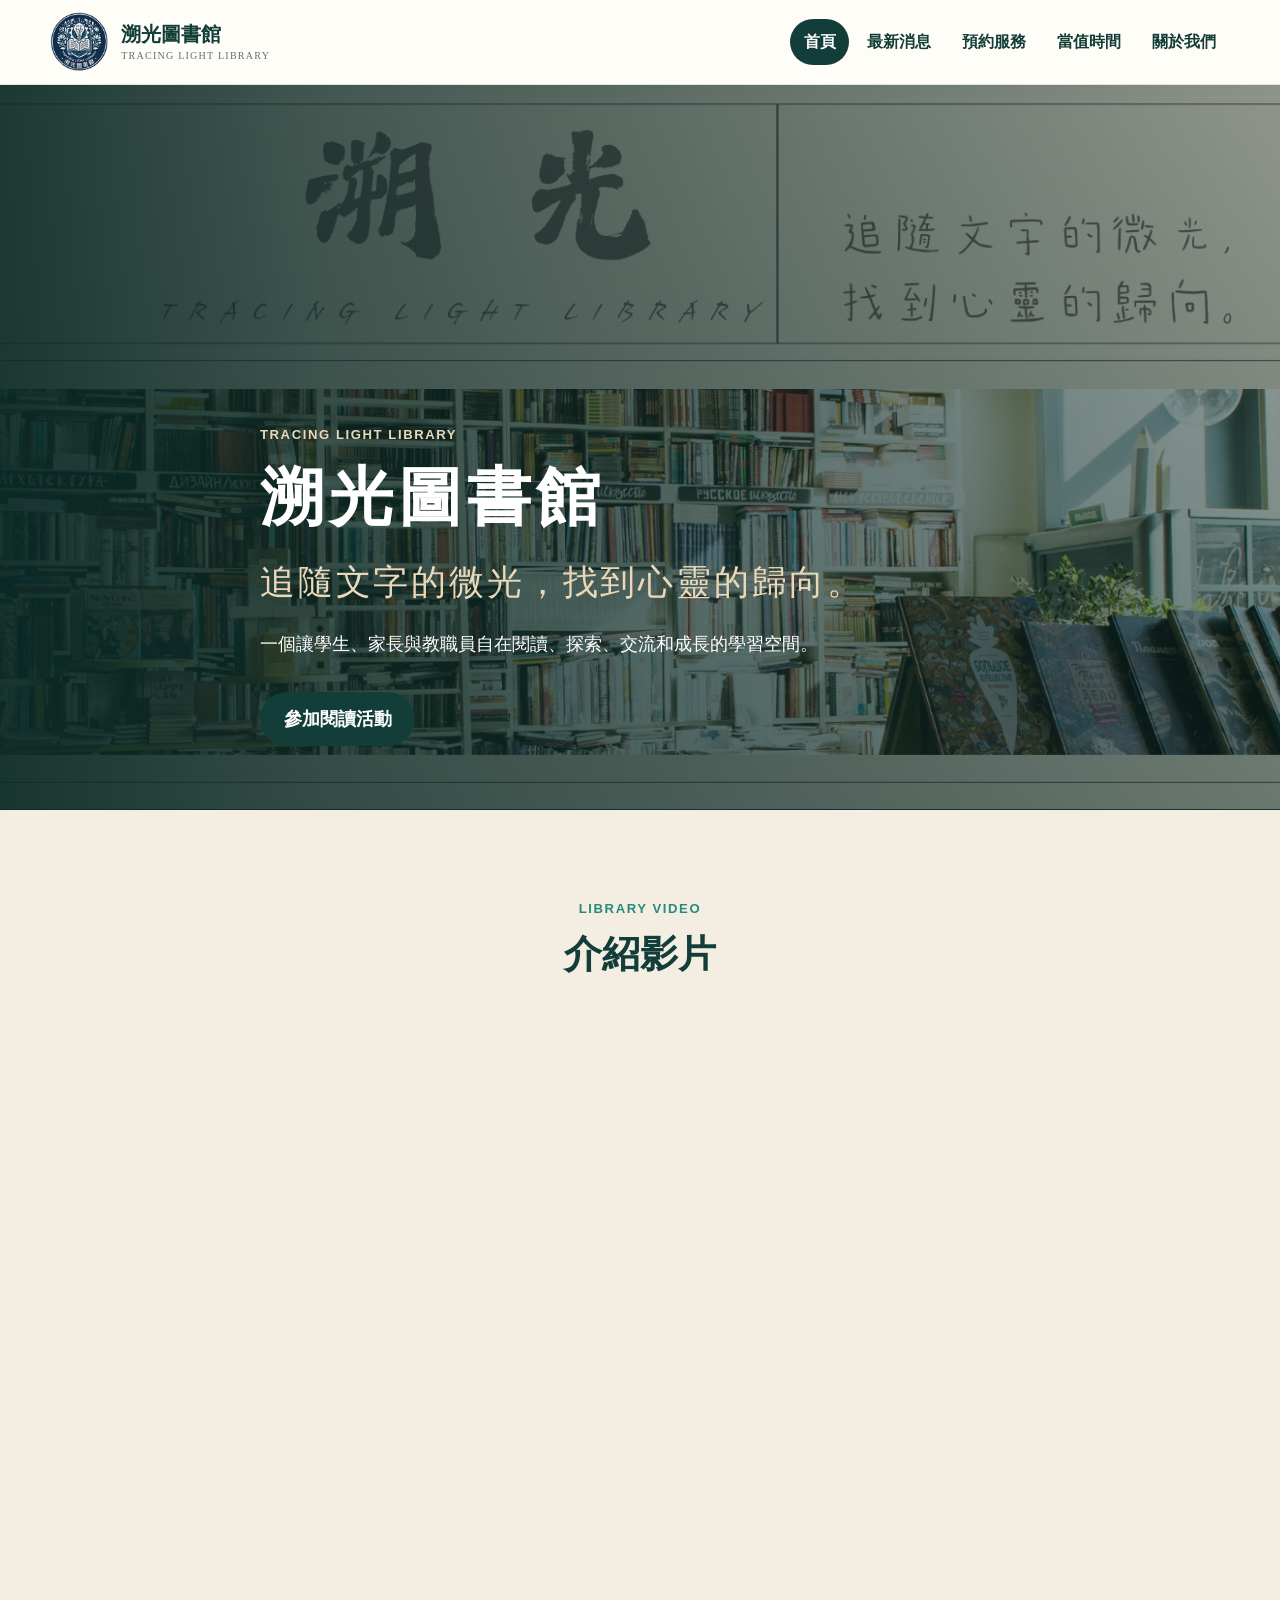
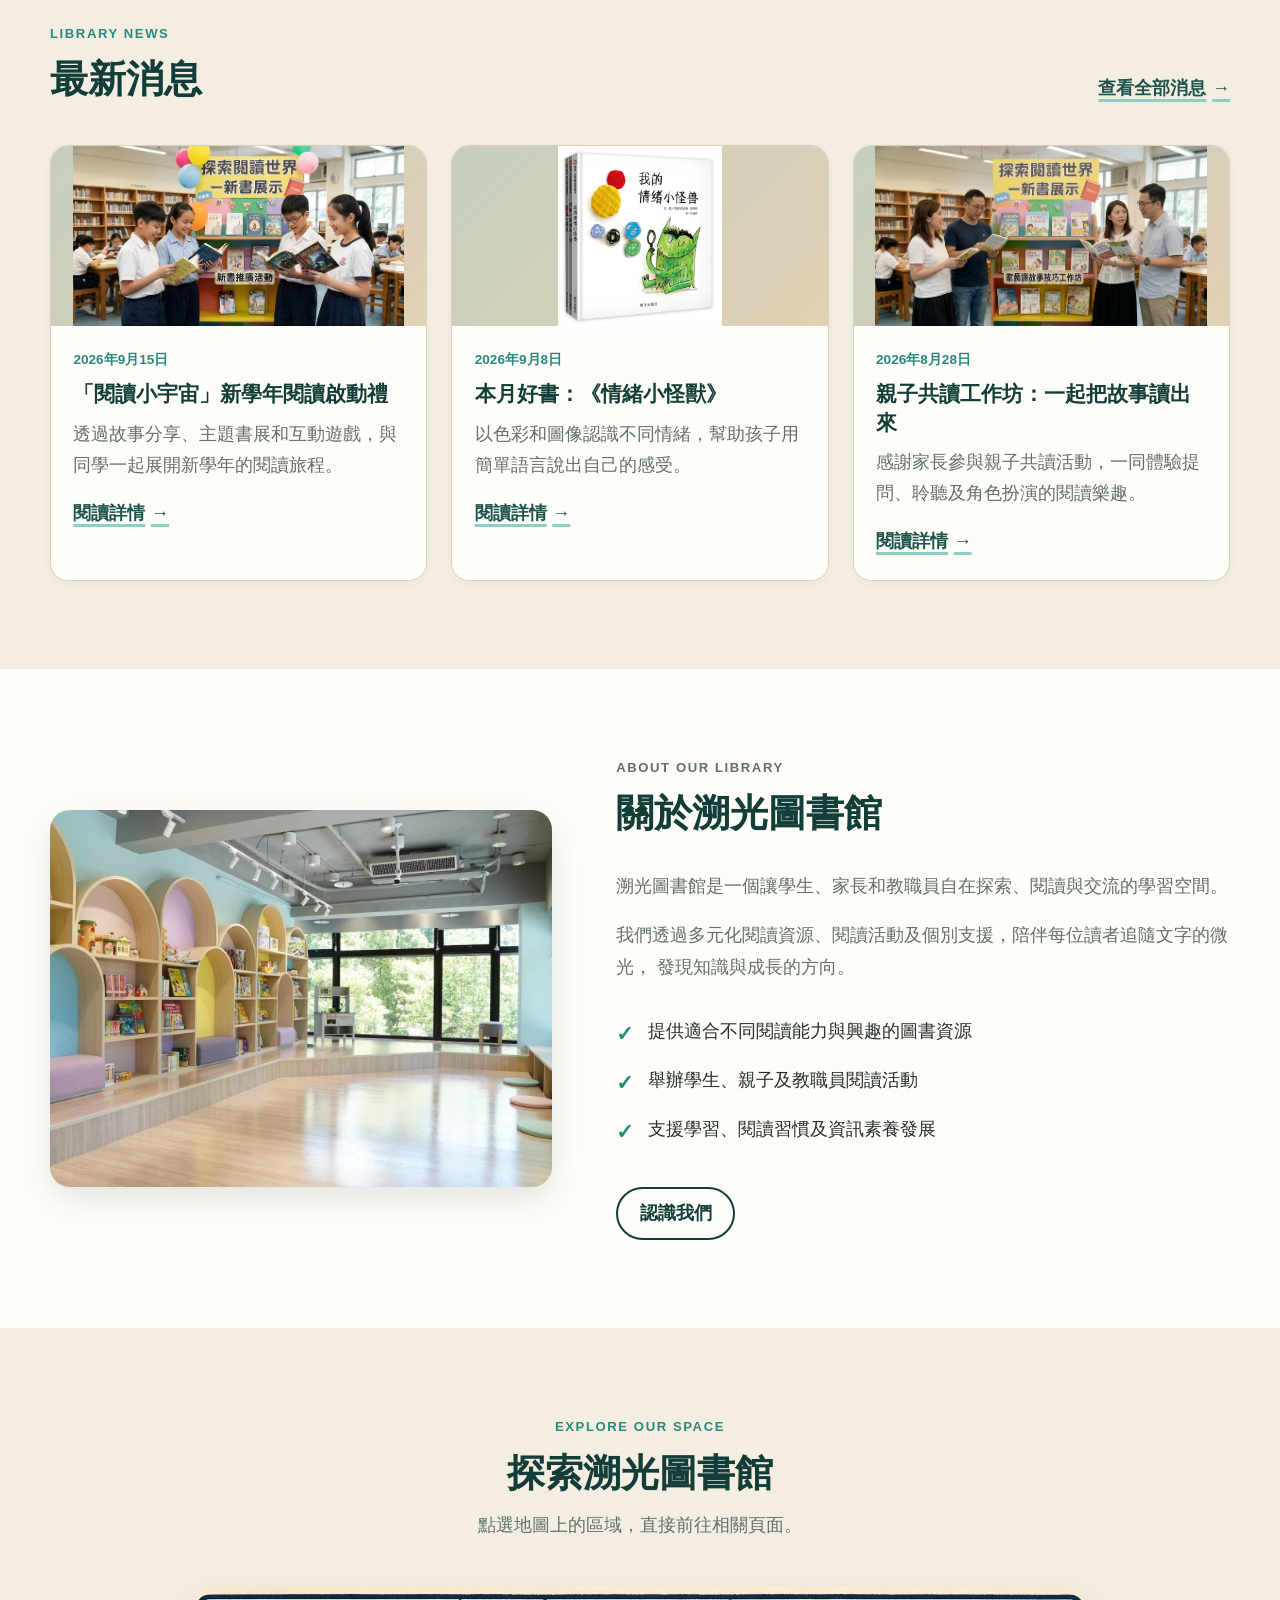
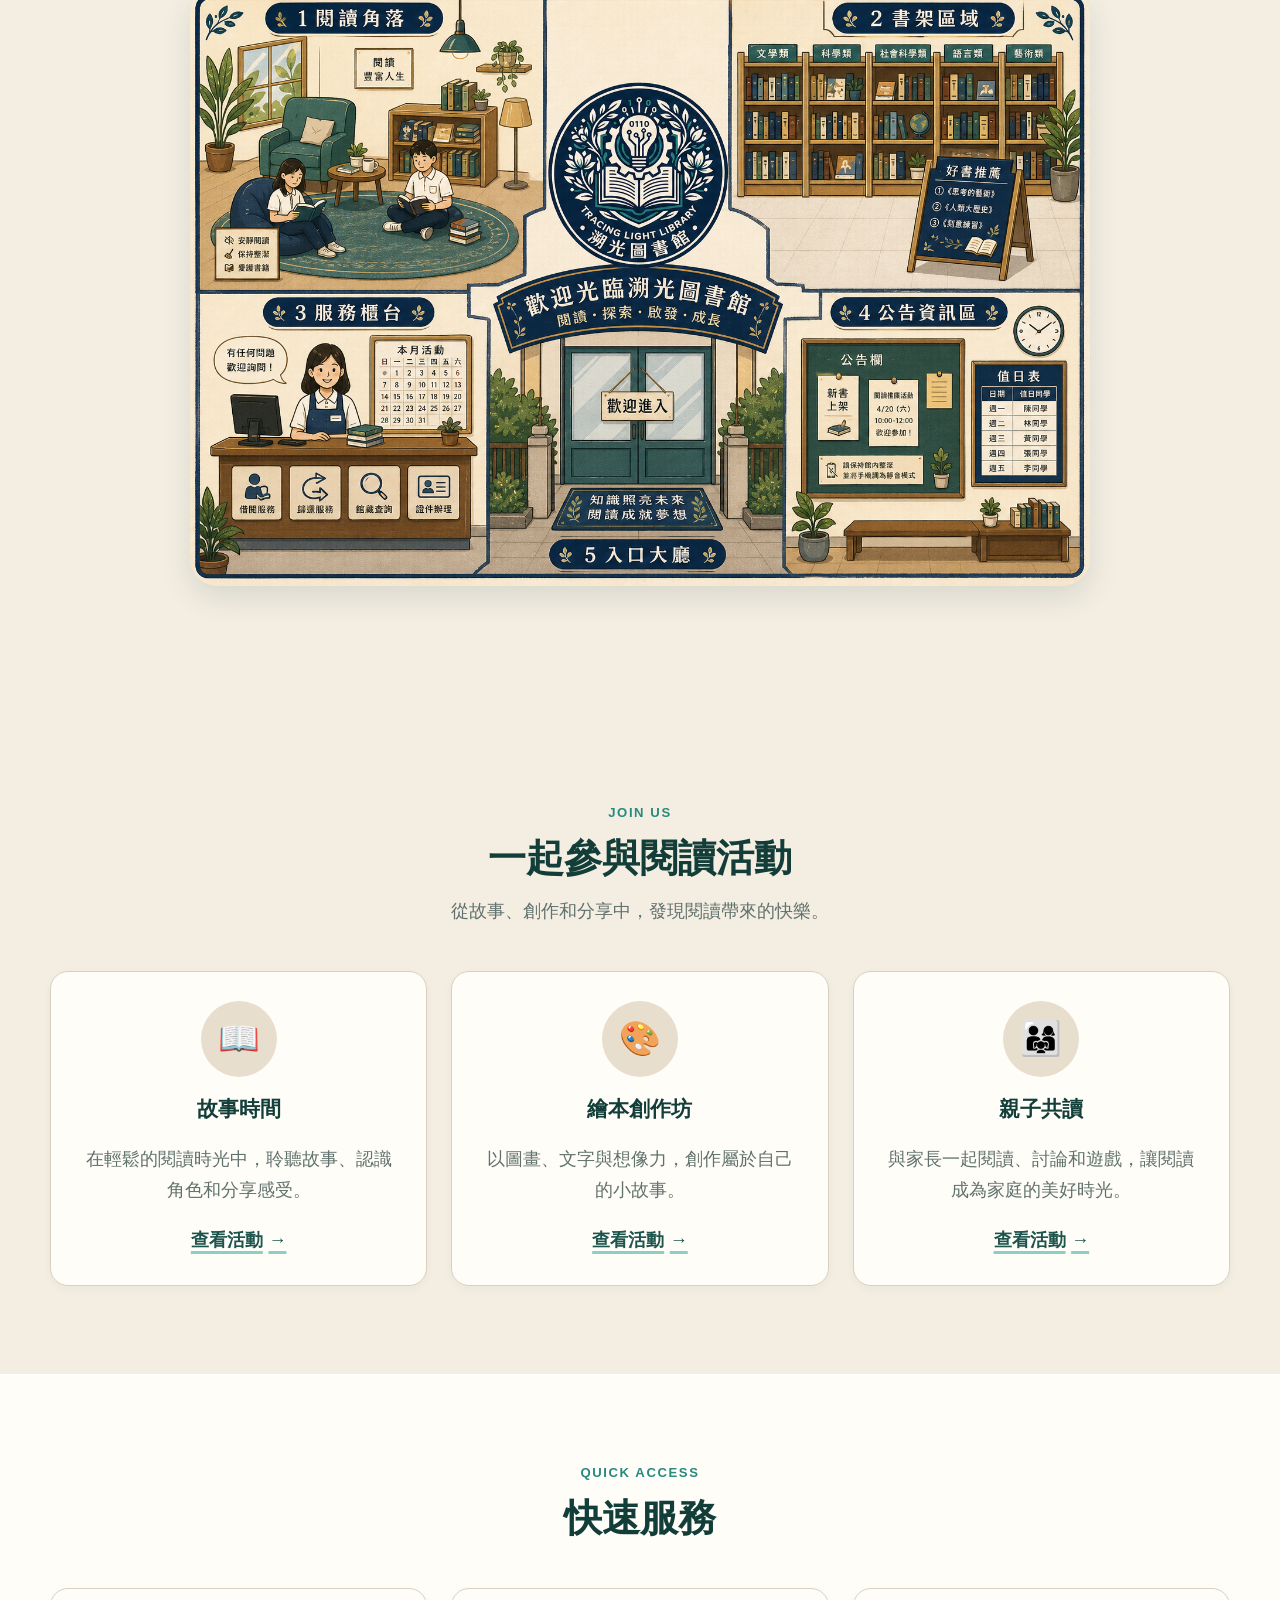
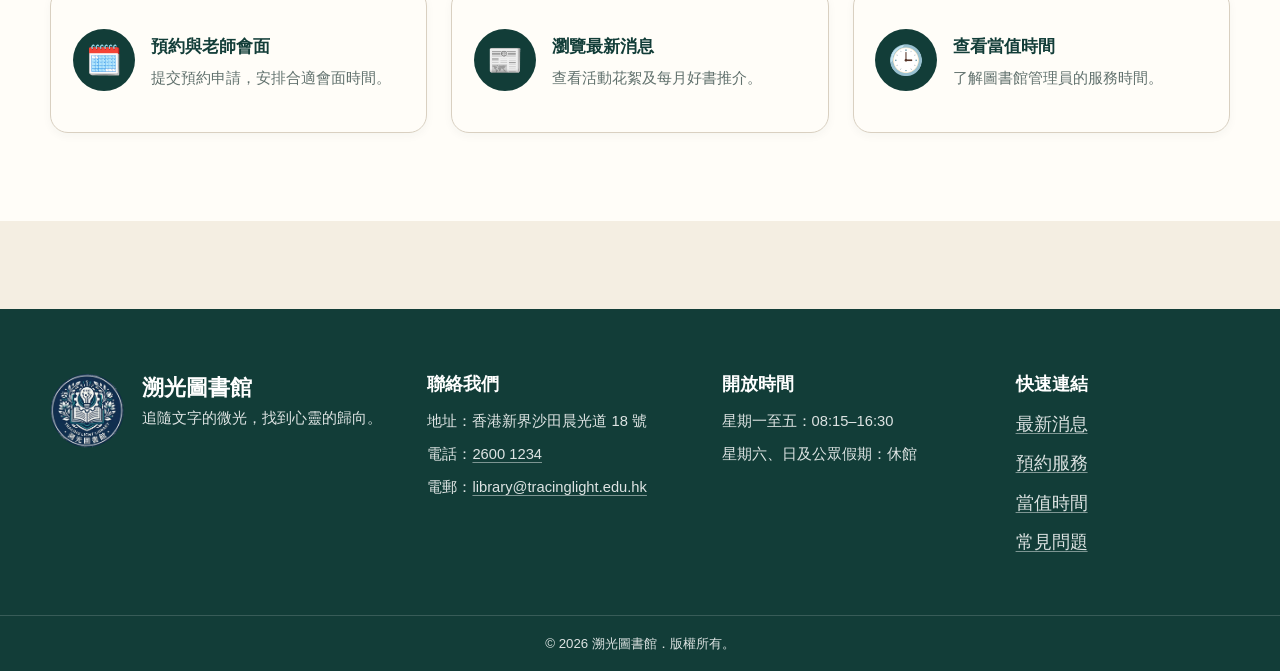
==== commit 58bb2707: "update" ====
--- a/index.html
+++ b/index.html
@@ -99,7 +99,7 @@
           <article class="news-card">
             <div class="card-image-placeholder" aria-hidden="true">
               <span>
-                <img src="images/親子共讀工作坊-1.png" alt="故事時間活動現場" style="height: 180px;" />
+                <img src="images/親子共讀工作坊-2.png" alt="故事時間活動現場" style="height: 180px;" />
               </span>
             </div>
             <div class="card-content">
